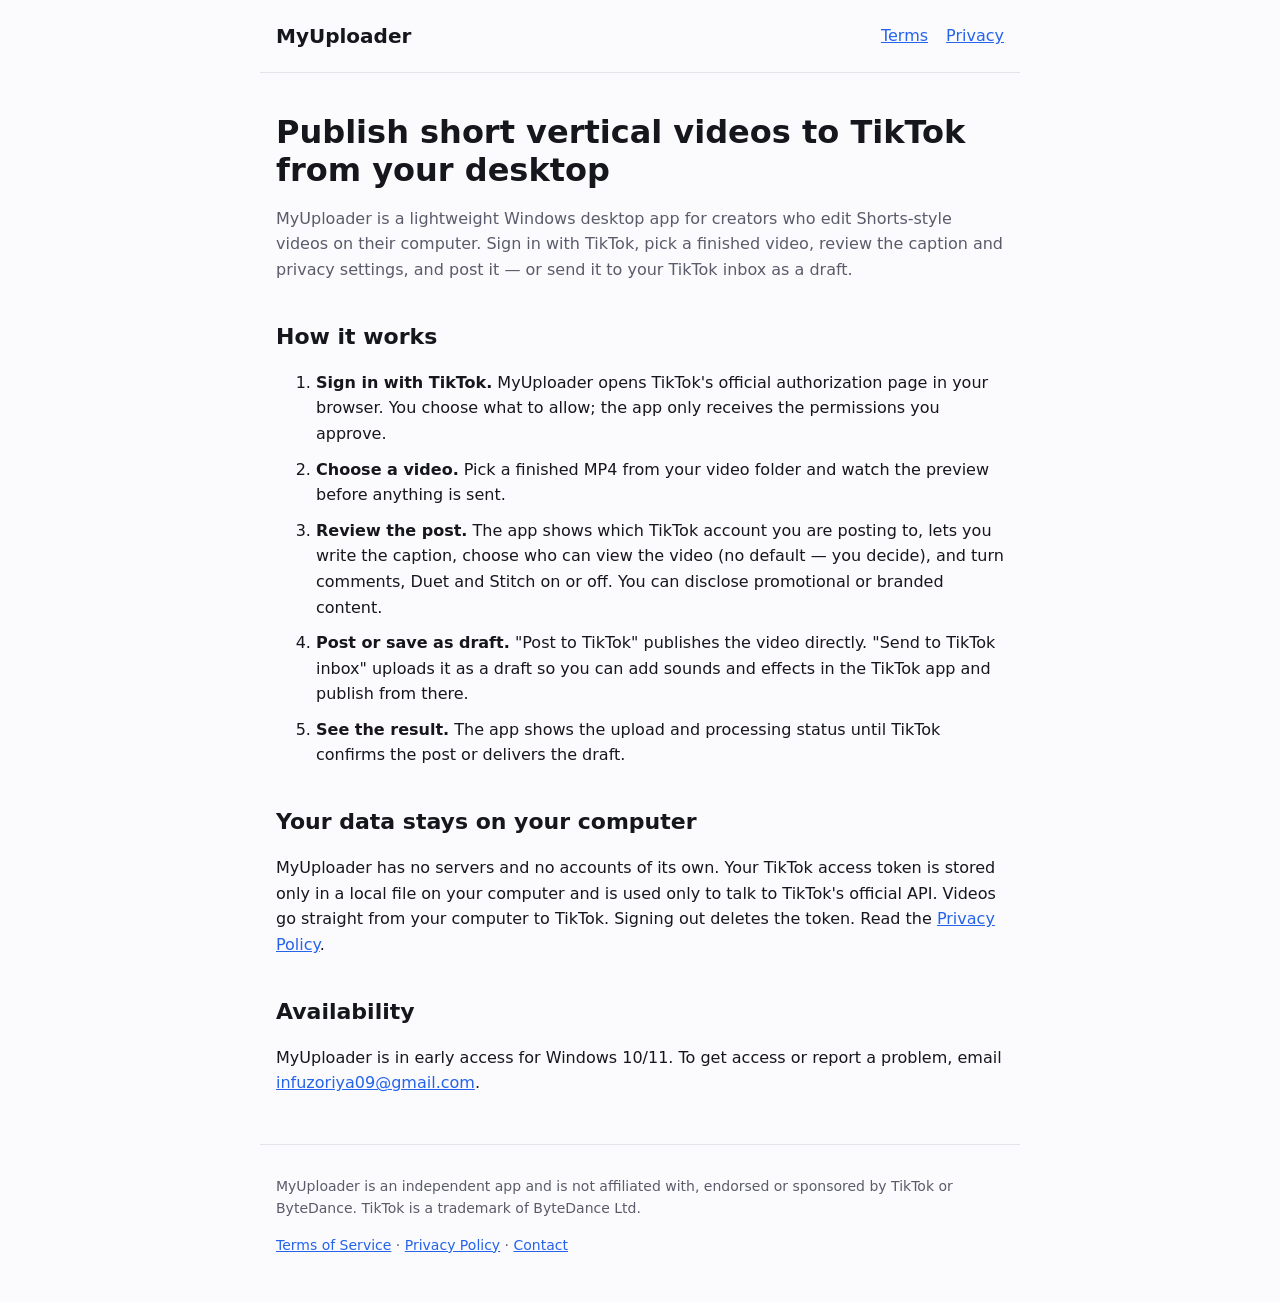
==== index.html @ 7990e80b "MyUploader site: home, terms, privacy Co-Authored-By: Claude Opus 5.5 <noreply@anthropic.com>" ====
<!doctype html>
<html lang="en">
<head>
<meta charset="utf-8">
<meta name="viewport" content="width=device-width, initial-scale=1">
<title>MyUploader — publish short videos to TikTok from your desktop</title>
<link rel="stylesheet" href="style.css">
</head>
<body>
<header>
  <a class="logo" href="./">MyUploader</a>
  <nav><a href="terms.html">Terms</a><a href="privacy.html">Privacy</a></nav>
</header>
<main>
  <section class="hero">
    <h1>Publish short vertical videos to TikTok from your desktop</h1>
    <p>MyUploader is a lightweight Windows desktop app for creators who edit Shorts-style videos on their computer.
      Sign in with TikTok, pick a finished video, review the caption and privacy settings, and post it — or send it to your TikTok inbox as a draft.</p>
  </section>

  <section>
    <h2>How it works</h2>
    <ol class="steps">
      <li><b>Sign in with TikTok.</b> MyUploader opens TikTok's official authorization page in your browser. You choose what to allow; the app only receives the permissions you approve.</li>
      <li><b>Choose a video.</b> Pick a finished MP4 from your video folder and watch the preview before anything is sent.</li>
      <li><b>Review the post.</b> The app shows which TikTok account you are posting to, lets you write the caption, choose who can view the video (no default — you decide), and turn comments, Duet and Stitch on or off. You can disclose promotional or branded content.</li>
      <li><b>Post or save as draft.</b> "Post to TikTok" publishes the video directly. "Send to TikTok inbox" uploads it as a draft so you can add sounds and effects in the TikTok app and publish from there.</li>
      <li><b>See the result.</b> The app shows the upload and processing status until TikTok confirms the post or delivers the draft.</li>
    </ol>
  </section>

  <section>
    <h2>Your data stays on your computer</h2>
    <p>MyUploader has no servers and no accounts of its own. Your TikTok access token is stored only in a local file on your computer and is used only to talk to TikTok's official API.
      Videos go straight from your computer to TikTok. Signing out deletes the token. Read the <a href="privacy.html">Privacy Policy</a>.</p>
  </section>

  <section>
    <h2>Availability</h2>
    <p>MyUploader is in early access for Windows 10/11. To get access or report a problem, email <a href="mailto:infuzoriya09@gmail.com">infuzoriya09@gmail.com</a>.</p>
  </section>
</main>
<footer>
  <p>MyUploader is an independent app and is not affiliated with, endorsed or sponsored by TikTok or ByteDance. TikTok is a trademark of ByteDance Ltd.</p>
  <p><a href="terms.html">Terms of Service</a> · <a href="privacy.html">Privacy Policy</a> · <a href="mailto:infuzoriya09@gmail.com">Contact</a></p>
</footer>
</body>
</html>
---- style.css ----
:root { --bg: #fbfbfd; --fg: #16161d; --muted: #5b5b6b; --line: #e3e3ea; --accent: #2563eb; }
@media (prefers-color-scheme: dark) { :root { --bg: #111117; --fg: #ececf1; --muted: #a0a0b0; --line: #2a2a35; --accent: #7aa2ff; } }
* { box-sizing: border-box; }
body { margin: 0; background: var(--bg); color: var(--fg); font: 16px/1.6 system-ui, -apple-system, "Segoe UI", Roboto, sans-serif; }
header, main, footer { max-width: 760px; margin: 0 auto; padding: 0 16px; }
header { display: flex; justify-content: space-between; align-items: center; padding-top: 20px; padding-bottom: 20px; border-bottom: 1px solid var(--line); }
.logo { font-weight: 700; font-size: 20px; color: var(--fg); text-decoration: none; }
nav a { margin-left: 18px; }
a { color: var(--accent); }
h1 { font-size: 32px; line-height: 1.2; margin: 40px 0 12px; }
h2 { font-size: 22px; margin: 36px 0 8px; }
h3 { font-size: 17px; margin: 24px 0 4px; }
.hero p, .muted { color: var(--muted); }
.steps li { margin-bottom: 10px; }
footer { margin-top: 48px; padding-top: 16px; padding-bottom: 32px; border-top: 1px solid var(--line); color: var(--muted); font-size: 14px; }
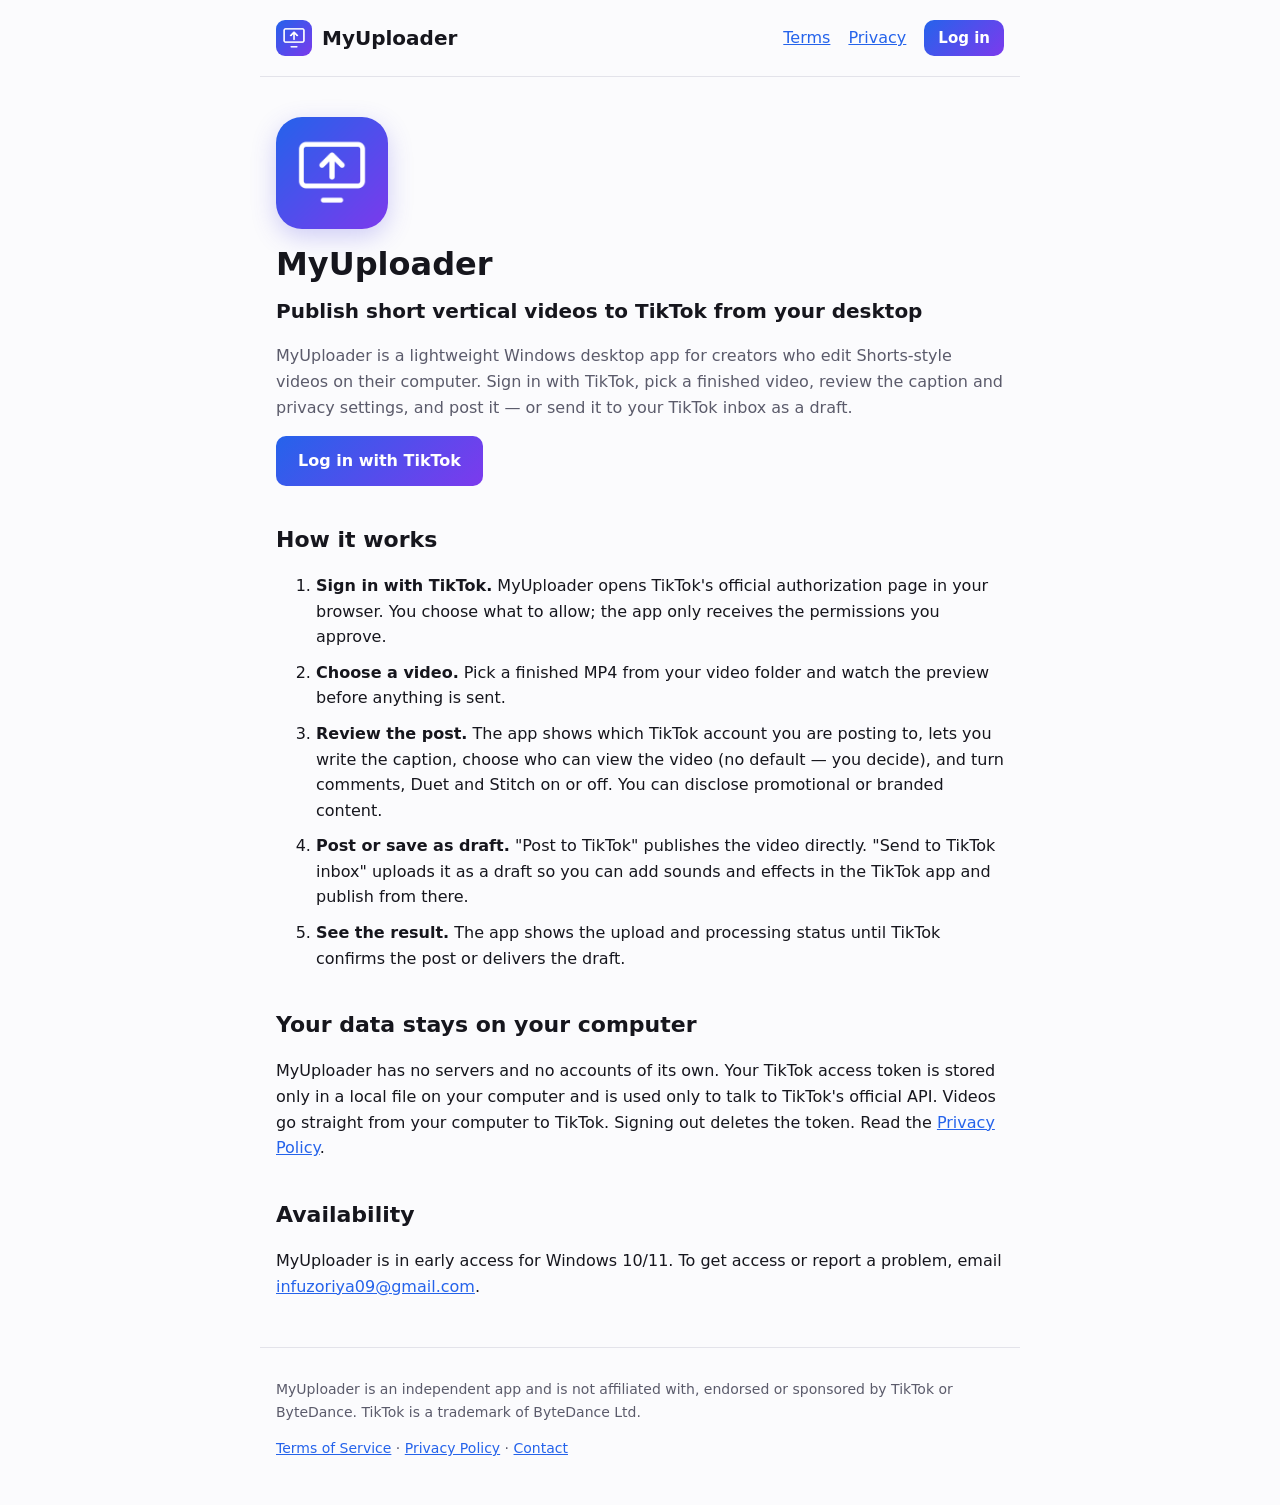
==== commit 76647a43: "MyUploader site for TikTok review: own domain, icon, login entry - custom domain myuploader.app (CNA" ====
--- a/index.html
+++ b/index.html
@@ -3,19 +3,25 @@
 <head>
 <meta charset="utf-8">
 <meta name="viewport" content="width=device-width, initial-scale=1">
-<title>MyUploader — publish short videos to TikTok from your desktop</title>
+<title>MyUploader</title>
 <link rel="stylesheet" href="style.css">
+<link rel="icon" href="favicon.ico" sizes="any">
+<link rel="icon" type="image/png" sizes="32x32" href="favicon-32.png">
+<link rel="apple-touch-icon" href="apple-touch-icon.png">
 </head>
 <body>
 <header>
-  <a class="logo" href="./">MyUploader</a>
-  <nav><a href="terms.html">Terms</a><a href="privacy.html">Privacy</a></nav>
+  <a class="logo" href="./"><img src="icon.png" alt="MyUploader app icon" width="36" height="36">MyUploader</a>
+  <nav><a href="terms-of-service">Terms</a><a href="privacy-policy">Privacy</a><a class="btn small" href="login">Log in</a></nav>
 </header>
 <main>
   <section class="hero">
-    <h1>Publish short vertical videos to TikTok from your desktop</h1>
+    <img class="app-icon" src="icon.png" alt="MyUploader app icon" width="112" height="112">
+    <h1>MyUploader</h1>
+    <p class="tagline">Publish short vertical videos to TikTok from your desktop</p>
     <p>MyUploader is a lightweight Windows desktop app for creators who edit Shorts-style videos on their computer.
       Sign in with TikTok, pick a finished video, review the caption and privacy settings, and post it — or send it to your TikTok inbox as a draft.</p>
+    <p><a class="btn" href="login">Log in with TikTok</a></p>
   </section>
 
   <section>
@@ -32,7 +38,7 @@
   <section>
     <h2>Your data stays on your computer</h2>
     <p>MyUploader has no servers and no accounts of its own. Your TikTok access token is stored only in a local file on your computer and is used only to talk to TikTok's official API.
-      Videos go straight from your computer to TikTok. Signing out deletes the token. Read the <a href="privacy.html">Privacy Policy</a>.</p>
+      Videos go straight from your computer to TikTok. Signing out deletes the token. Read the <a href="privacy-policy">Privacy Policy</a>.</p>
   </section>
 
   <section>
@@ -42,7 +48,7 @@
 </main>
 <footer>
   <p>MyUploader is an independent app and is not affiliated with, endorsed or sponsored by TikTok or ByteDance. TikTok is a trademark of ByteDance Ltd.</p>
-  <p><a href="terms.html">Terms of Service</a> · <a href="privacy.html">Privacy Policy</a> · <a href="mailto:infuzoriya09@gmail.com">Contact</a></p>
+  <p><a href="terms-of-service">Terms of Service</a> · <a href="privacy-policy">Privacy Policy</a> · <a href="mailto:infuzoriya09@gmail.com">Contact</a></p>
 </footer>
 </body>
 </html>
--- a/style.css
+++ b/style.css
@@ -13,3 +13,17 @@
 .hero p, .muted { color: var(--muted); }
 .steps li { margin-bottom: 10px; }
 footer { margin-top: 48px; padding-top: 16px; padding-bottom: 32px; border-top: 1px solid var(--line); color: var(--muted); font-size: 14px; }
+.logo { display: inline-flex; align-items: center; gap: 10px; }
+.logo img { border-radius: 9px; }
+nav { display: flex; align-items: center; flex-wrap: wrap; justify-content: flex-end; gap: 6px 18px; }
+nav a { margin-left: 0; }
+.app-icon { display: block; border-radius: 26px; margin: 40px 0 0; box-shadow: 0 8px 24px rgba(79, 70, 229, .25); }
+.hero h1 { margin-top: 16px; }
+.tagline { font-size: 20px; font-weight: 600; color: var(--fg) !important; margin: 0 0 8px; }
+.btn { display: inline-block; padding: 12px 22px; border-radius: 10px; background: linear-gradient(135deg, #2563eb, #7c3aed); color: #fff !important; font-weight: 600; text-decoration: none; border: 0; font-size: 16px; cursor: pointer; }
+.btn.small { padding: 6px 14px; font-size: 15px; }
+.btn:hover { filter: brightness(1.08); }
+.login { max-width: 440px; margin: 56px auto; text-align: center; }
+.login .app-icon { margin: 0 auto 16px; }
+.login .btn { width: 100%; margin: 16px 0 8px; }
+header { gap: 12px; }
